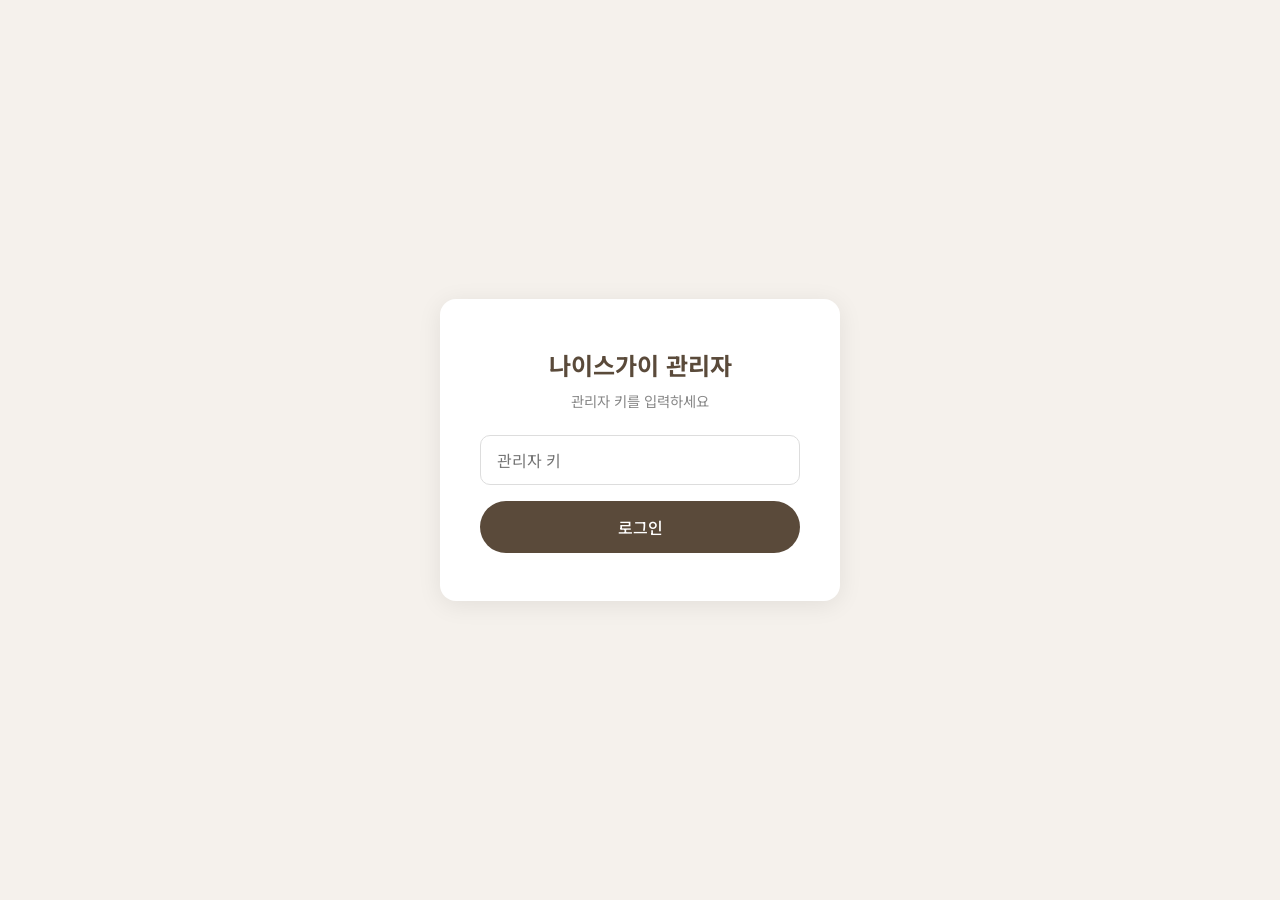
==== admin.html @ 2fcb5592 "feat: SME web service template for small business websites - Responsive single-page website (home, s" ====
<!DOCTYPE html>
<html lang="ko">
<head>
  <meta charset="UTF-8">
  <meta name="viewport" content="width=device-width, initial-scale=1.0">
  <title>나이스가이 관리자</title>
  <link rel="preconnect" href="https://fonts.googleapis.com">
  <link rel="preconnect" href="https://fonts.gstatic.com" crossorigin>
  <link href="https://fonts.googleapis.com/css2?family=Noto+Sans+KR:wght@300;400;500;700&display=swap" rel="stylesheet">
  <style>
    *, *::before, *::after { margin: 0; padding: 0; box-sizing: border-box; }
    body { font-family: 'Noto Sans KR', sans-serif; background: #f5f1ec; color: #333; min-height: 100vh; }

    /* Login */
    .login-screen { display: flex; align-items: center; justify-content: center; min-height: 100vh; }
    .login-box { background: #fff; padding: 48px 40px; border-radius: 16px; box-shadow: 0 4px 24px rgba(0,0,0,0.08); text-align: center; max-width: 400px; width: 90%; }
    .login-box h1 { font-size: 1.5rem; color: #5a4a3a; margin-bottom: 8px; }
    .login-box p { color: #888; font-size: 0.9rem; margin-bottom: 24px; }
    .login-box input { width: 100%; padding: 12px 16px; border: 1px solid #ddd; border-radius: 10px; font-size: 1rem; font-family: inherit; margin-bottom: 16px; }
    .login-box input:focus { outline: none; border-color: #c9a96e; box-shadow: 0 0 0 3px rgba(201,169,110,0.15); }
    .login-box button { width: 100%; padding: 14px; background: #5a4a3a; color: #fff; border: none; border-radius: 50px; font-size: 1rem; font-family: inherit; cursor: pointer; font-weight: 500; }
    .login-box button:hover { background: #7a6a5a; }
    .login-error { color: #c0392b; font-size: 0.85rem; margin-top: 8px; display: none; }

    /* Dashboard */
    .dashboard { display: none; }
    .header { background: #5a4a3a; color: #fff; padding: 16px 24px; display: flex; align-items: center; justify-content: space-between; }
    .header h1 { font-size: 1.2rem; font-weight: 600; }
    .header-actions { display: flex; gap: 12px; align-items: center; }
    .btn-sm { padding: 8px 16px; border-radius: 8px; border: 1px solid rgba(255,255,255,0.3); background: transparent; color: #fff; font-size: 0.85rem; cursor: pointer; font-family: inherit; }
    .btn-sm:hover { background: rgba(255,255,255,0.1); }

    /* Stats */
    .stats { display: grid; grid-template-columns: repeat(4, 1fr); gap: 16px; padding: 24px; }
    .stat-card { background: #fff; border-radius: 12px; padding: 20px; text-align: center; box-shadow: 0 2px 8px rgba(0,0,0,0.04); }
    .stat-number { font-size: 2rem; font-weight: 700; color: #5a4a3a; }
    .stat-label { font-size: 0.85rem; color: #888; margin-top: 4px; }

    /* Tabs */
    .tabs { display: flex; gap: 0; padding: 0 24px; border-bottom: 1px solid #e0d8cf; }
    .tab { padding: 14px 24px; cursor: pointer; font-size: 0.95rem; font-weight: 500; color: #888; border-bottom: 2px solid transparent; transition: all 0.2s; }
    .tab:hover { color: #5a4a3a; }
    .tab.active { color: #5a4a3a; border-bottom-color: #c9a96e; }

    /* Table */
    .table-container { padding: 24px; }
    .data-table { width: 100%; border-collapse: collapse; background: #fff; border-radius: 12px; overflow: hidden; box-shadow: 0 2px 8px rgba(0,0,0,0.04); }
    .data-table th { background: #faf7f2; padding: 12px 16px; text-align: left; font-size: 0.85rem; font-weight: 600; color: #5a4a3a; white-space: nowrap; }
    .data-table td { padding: 12px 16px; font-size: 0.9rem; border-top: 1px solid #f0ebe4; color: #555; max-width: 300px; overflow: hidden; text-overflow: ellipsis; white-space: nowrap; }
    .data-table tr:hover td { background: #faf7f2; }
    .empty-state { text-align: center; padding: 60px 20px; color: #aaa; font-size: 0.95rem; }

    /* Loading */
    .loading { text-align: center; padding: 60px; color: #888; }
    .spinner { display: inline-block; width: 32px; height: 32px; border: 3px solid #e0d8cf; border-top-color: #c9a96e; border-radius: 50%; animation: spin 0.8s linear infinite; margin-bottom: 12px; }
    @keyframes spin { to { transform: rotate(360deg); } }

    /* Responsive */
    @media (max-width: 768px) {
      .stats { grid-template-columns: repeat(2, 1fr); }
      .table-container { padding: 16px; overflow-x: auto; }
      .data-table { min-width: 600px; }
      .tabs { overflow-x: auto; }
    }
    @media (max-width: 480px) {
      .stats { grid-template-columns: 1fr 1fr; gap: 10px; padding: 16px; }
      .stat-card { padding: 14px; }
      .stat-number { font-size: 1.5rem; }
    }
  </style>
</head>
<body>

  <!-- Login Screen -->
  <div class="login-screen" id="loginScreen">
    <div class="login-box">
      <h1>나이스가이 관리자</h1>
      <p>관리자 키를 입력하세요</p>
      <form id="loginForm">
        <input type="password" id="adminKey" placeholder="관리자 키" required autocomplete="current-password">
        <button type="submit">로그인</button>
      </form>
      <p class="login-error" id="loginError">인증에 실패했습니다. 키를 확인해 주세요.</p>
    </div>
  </div>

  <!-- Dashboard -->
  <div class="dashboard" id="dashboard">
    <div class="header">
      <h1>나이스가이 관리자</h1>
      <div class="header-actions">
        <button class="btn-sm" id="refreshBtn">새로고침</button>
        <button class="btn-sm" id="logoutBtn">로그아웃</button>
      </div>
    </div>

    <div class="stats" id="statsArea">
      <div class="stat-card">
        <div class="stat-number" id="statTotalBookings">-</div>
        <div class="stat-label">전체 예약</div>
      </div>
      <div class="stat-card">
        <div class="stat-number" id="statTodayBookings">-</div>
        <div class="stat-label">오늘 예약</div>
      </div>
      <div class="stat-card">
        <div class="stat-number" id="statTotalContacts">-</div>
        <div class="stat-label">전체 문의</div>
      </div>
      <div class="stat-card">
        <div class="stat-number" id="statTodayContacts">-</div>
        <div class="stat-label">오늘 문의</div>
      </div>
    </div>

    <div class="tabs">
      <div class="tab active" data-tab="bookings">예약 내역</div>
      <div class="tab" data-tab="contacts">문의 내역</div>
    </div>

    <div class="table-container">
      <div id="tableLoading" class="loading">
        <div class="spinner"></div>
        <p>데이터를 불러오는 중...</p>
      </div>
      <div id="tableArea"></div>
    </div>
  </div>

  <script>
    // Config — same web app URL
    const API_URL = 'https://script.google.com/macros/s/AKfycbxNdzWUmq0DHWcVmSPI8eumYXMUvtWzSLctFW627XNEFrNB_2GaRB1lvB1PfSgo6a4wCA/exec';

    let adminKey = '';
    let cachedData = { contacts: [], bookings: [] };
    let activeTab = 'bookings';

    // ===== Login =====
    document.getElementById('loginForm').addEventListener('submit', async (e) => {
      e.preventDefault();
      adminKey = document.getElementById('adminKey').value.trim();
      if (!adminKey) return;

      try {
        const success = await fetchData();
        if (success) {
          sessionStorage.setItem('adminKey', adminKey);
          document.getElementById('loginScreen').style.display = 'none';
          document.getElementById('dashboard').style.display = 'block';
          renderDashboard();
        } else {
          document.getElementById('loginError').style.display = 'block';
        }
      } catch {
        document.getElementById('loginError').style.display = 'block';
      }
    });

    // Auto-login from session
    const savedKey = sessionStorage.getItem('adminKey');
    if (savedKey) {
      adminKey = savedKey;
      fetchData().then(success => {
        if (success) {
          document.getElementById('loginScreen').style.display = 'none';
          document.getElementById('dashboard').style.display = 'block';
          renderDashboard();
        }
      });
    }

    // ===== Fetch Data =====
    async function fetchData() {
      const url = API_URL + '?action=getData&sheet=all&key=' + encodeURIComponent(adminKey);
      try {
        const response = await fetch(url);
        const result = await response.json();
        if (result.status === 'ok') {
          cachedData.contacts = result.contacts || [];
          cachedData.bookings = result.bookings || [];
          return true;
        }
        return false;
      } catch {
        return false;
      }
    }

    // ===== Render =====
    function renderDashboard() {
      updateStats();
      renderTable();
    }

    function updateStats() {
      const now = new Date();
      const todayStr = now.getFullYear() + '-' + String(now.getMonth() + 1).padStart(2, '0') + '-' + String(now.getDate()).padStart(2, '0');
      const todayKR = now.toLocaleDateString('ko-KR');

      document.getElementById('statTotalBookings').textContent = cachedData.bookings.length;
      document.getElementById('statTotalContacts').textContent = cachedData.contacts.length;

      const todayBookings = cachedData.bookings.filter(b => {
        const d = String(b['예약날짜'] || b['예약일시'] || '');
        return d.includes(todayStr) || d.includes(todayKR);
      });
      document.getElementById('statTodayBookings').textContent = todayBookings.length;

      const todayContacts = cachedData.contacts.filter(c => {
        const d = String(c['접수일시'] || '');
        return d.includes(todayStr) || d.includes(todayKR);
      });
      document.getElementById('statTodayContacts').textContent = todayContacts.length;

      document.getElementById('tableLoading').style.display = 'none';
    }

    function renderTable() {
      const area = document.getElementById('tableArea');

      if (activeTab === 'bookings') {
        if (cachedData.bookings.length === 0) {
          area.innerHTML = '<div class="empty-state">예약 내역이 없습니다.</div>';
          return;
        }
        area.innerHTML = buildTable(cachedData.bookings, [
          { key: '예약날짜', label: '예약일' },
          { key: '예약시간', label: '시간' },
          { key: '서비스', label: '서비스' },
          { key: '가격', label: '가격' },
          { key: '좌석', label: '좌석' },
          { key: '고객명', label: '고객명' },
          { key: '연락처', label: '연락처' },
          { key: '이메일', label: '이메일' },
          { key: '요청사항', label: '요청사항' },
          { key: '상태', label: '상태' },
          { key: '예약일시', label: '접수일시' }
        ]);
      } else {
        if (cachedData.contacts.length === 0) {
          area.innerHTML = '<div class="empty-state">문의 내역이 없습니다.</div>';
          return;
        }
        area.innerHTML = buildTable(cachedData.contacts, [
          { key: '접수일시', label: '접수일시' },
          { key: '이름', label: '이름' },
          { key: '연락처', label: '연락처' },
          { key: '이메일', label: '이메일' },
          { key: '문의내용', label: '문의 내용' }
        ]);
      }
    }

    function buildTable(data, columns) {
      let html = '<table class="data-table"><thead><tr>';
      html += '<th>#</th>';
      columns.forEach(col => { html += '<th>' + esc(col.label) + '</th>'; });
      html += '</tr></thead><tbody>';

      data.forEach((row, i) => {
        html += '<tr>';
        html += '<td>' + (i + 1) + '</td>';
        columns.forEach(col => {
          const raw = row[col.key] || '-';
          const display = formatValue(raw, col.key);
          html += '<td title="' + esc(display) + '">' + esc(display) + '</td>';
        });
        html += '</tr>';
      });

      html += '</tbody></table>';
      return html;
    }

    // ===== Date/Time Formatting =====
    function formatValue(val, key) {
      if (!val || val === '-') return '-';
      const s = String(val);

      // ISO date with T → 날짜 포맷
      if (s.match(/^\d{4}-\d{2}-\d{2}T/)) {
        const d = new Date(s);
        if (isNaN(d.getTime())) return s;

        // 1899년 = Sheets의 시간 전용 값
        if (d.getFullYear() < 1900) {
          return d.toLocaleTimeString('ko-KR', { hour: '2-digit', minute: '2-digit', hour12: false, timeZone: 'UTC' });
        }

        // 날짜+시간 포함 여부
        const hasTime = d.getUTCHours() !== 0 || d.getUTCMinutes() !== 0;
        if (key === '예약날짜' || !hasTime) {
          return d.toLocaleDateString('ko-KR', { year: 'numeric', month: 'long', day: 'numeric', weekday: 'short', timeZone: 'Asia/Seoul' });
        }
        return d.toLocaleString('ko-KR', { year: 'numeric', month: 'long', day: 'numeric', hour: '2-digit', minute: '2-digit', hour12: false, timeZone: 'Asia/Seoul' });
      }

      return s;
    }

    function esc(text) {
      const div = document.createElement('div');
      div.textContent = text;
      return div.innerHTML;
    }

    // ===== Tab Switching =====
    document.querySelectorAll('.tab').forEach(tab => {
      tab.addEventListener('click', () => {
        document.querySelectorAll('.tab').forEach(t => t.classList.remove('active'));
        tab.classList.add('active');
        activeTab = tab.dataset.tab;
        renderTable();
      });
    });

    // ===== Refresh =====
    document.getElementById('refreshBtn').addEventListener('click', async () => {
      document.getElementById('tableLoading').style.display = 'block';
      document.getElementById('tableArea').innerHTML = '';
      await fetchData();
      renderDashboard();
    });

    // ===== Logout =====
    document.getElementById('logoutBtn').addEventListener('click', () => {
      sessionStorage.removeItem('adminKey');
      adminKey = '';
      document.getElementById('dashboard').style.display = 'none';
      document.getElementById('loginScreen').style.display = 'flex';
      document.getElementById('adminKey').value = '';
      document.getElementById('loginError').style.display = 'none';
    });
  </script>
</body>
</html>
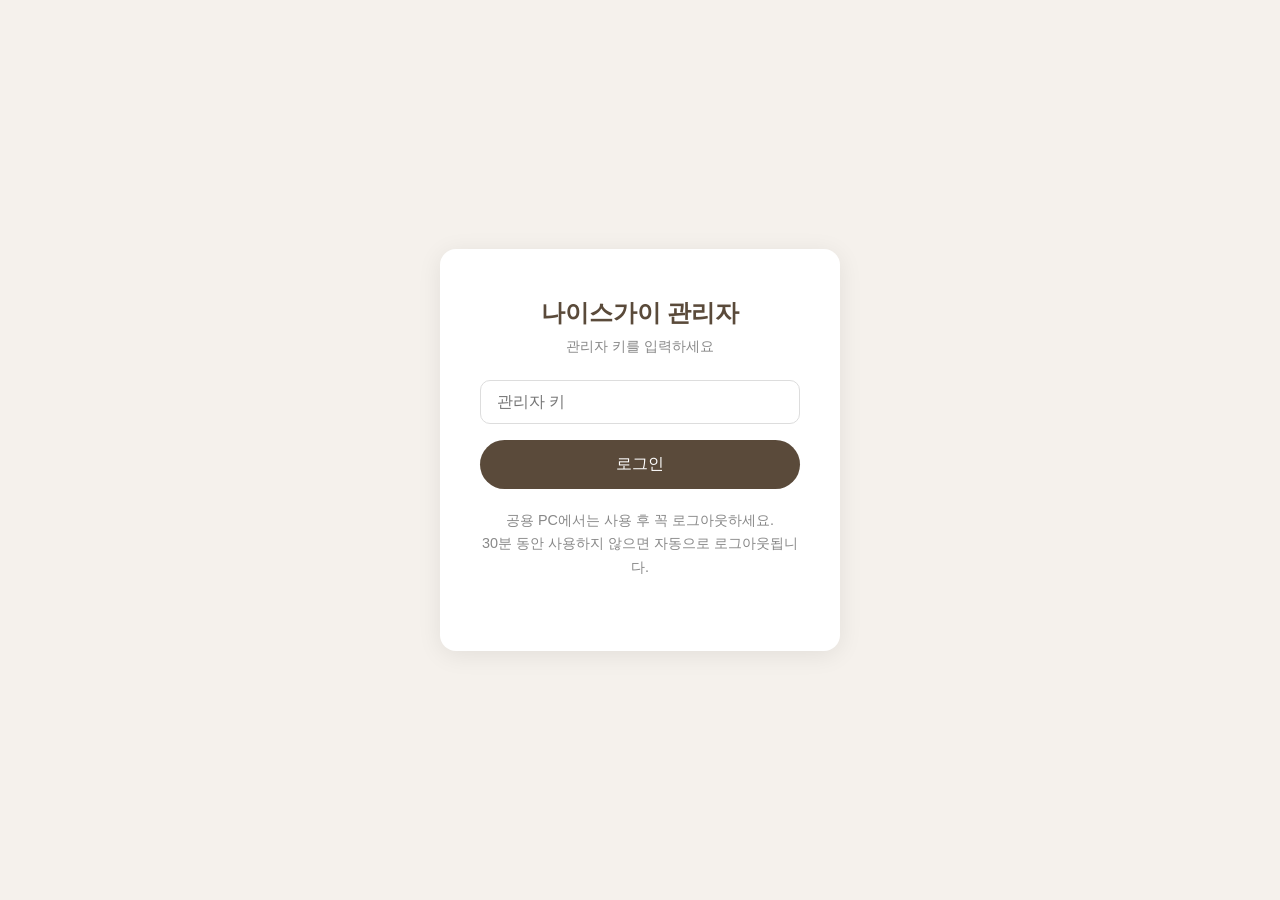
==== commit 53b56690: "feat: 보안·예약 관리 기능 고도화, 에이전트 가이드(SKILL.md/AGENTS.md) 및 GM-Social v2.0 적용 - LICENSE: 범용 GM-Social 라이선스" ====
--- a/admin.html
+++ b/admin.html
@@ -3,6 +3,9 @@
 <head>
   <meta charset="UTF-8">
   <meta name="viewport" content="width=device-width, initial-scale=1.0">
+  <meta name="robots" content="noindex, nofollow">
+  <meta name="referrer" content="no-referrer">
+  <meta http-equiv="Content-Security-Policy" content="default-src 'self'; script-src 'self' 'unsafe-inline'; style-src 'self' 'unsafe-inline' https://fonts.googleapis.com; font-src https://fonts.gstatic.com; img-src 'self' data:; connect-src 'self' https://script.google.com https://script.googleusercontent.com; object-src 'none'; base-uri 'self'; form-action 'self'">
   <title>나이스가이 관리자</title>
   <link rel="preconnect" href="https://fonts.googleapis.com">
   <link rel="preconnect" href="https://fonts.gstatic.com" crossorigin>
@@ -21,6 +24,7 @@
     .login-box button { width: 100%; padding: 14px; background: #5a4a3a; color: #fff; border: none; border-radius: 50px; font-size: 1rem; font-family: inherit; cursor: pointer; font-weight: 500; }
     .login-box button:hover { background: #7a6a5a; }
     .login-error { color: #c0392b; font-size: 0.85rem; margin-top: 8px; display: none; }
+    .login-note { color: #aaa; font-size: 0.78rem; margin-top: 20px; margin-bottom: 0; line-height: 1.6; }
 
     /* Dashboard */
     .dashboard { display: none; }
@@ -48,6 +52,14 @@
     .data-table th { background: #faf7f2; padding: 12px 16px; text-align: left; font-size: 0.85rem; font-weight: 600; color: #5a4a3a; white-space: nowrap; }
     .data-table td { padding: 12px 16px; font-size: 0.9rem; border-top: 1px solid #f0ebe4; color: #555; max-width: 300px; overflow: hidden; text-overflow: ellipsis; white-space: nowrap; }
     .data-table tr:hover td { background: #faf7f2; }
+    .status-badge { display: inline-block; padding: 3px 10px; border-radius: 12px; font-size: 0.78rem; font-weight: 600; }
+    .status-confirmed { background: #e8f5e9; color: #2e7d32; }
+    .status-cancelled { background: #fce4ec; color: #c62828; }
+    .status-completed { background: #eceff1; color: #546e7a; }
+    .btn-action { padding: 4px 10px; border-radius: 6px; border: 1px solid #d5cabd; background: #fff; color: #5a4a3a; font-size: 0.78rem; cursor: pointer; font-family: inherit; margin-right: 4px; }
+    .btn-action:hover { background: #f5f1ec; }
+    .btn-action.danger { border-color: #e6b0aa; color: #c0392b; }
+    .btn-action.danger:hover { background: #fdedec; }
     .empty-state { text-align: center; padding: 60px 20px; color: #aaa; font-size: 0.95rem; }
 
     /* Loading */
@@ -81,6 +93,7 @@
         <button type="submit">로그인</button>
       </form>
       <p class="login-error" id="loginError">인증에 실패했습니다. 키를 확인해 주세요.</p>
+      <p class="login-note">공용 PC에서는 사용 후 꼭 로그아웃하세요.<br>30분 동안 사용하지 않으면 자동으로 로그아웃됩니다.</p>
     </div>
   </div>
 
@@ -89,6 +102,7 @@
     <div class="header">
       <h1>나이스가이 관리자</h1>
       <div class="header-actions">
+        <button class="btn-sm" id="maskBtn" aria-pressed="true">개인정보 보기</button>
         <button class="btn-sm" id="refreshBtn">새로고침</button>
         <button class="btn-sm" id="logoutBtn">로그아웃</button>
       </div>
@@ -128,12 +142,30 @@
   </div>
 
   <script>
-    // Config — same web app URL
-    const API_URL = 'https://script.google.com/macros/s/AKfycbxNdzWUmq0DHWcVmSPI8eumYXMUvtWzSLctFW627XNEFrNB_2GaRB1lvB1PfSgo6a4wCA/exec';
-
+    // Config — data/config.json의 api.googleAppsScriptUrl을 사용
+    const FALLBACK_API_URL = '';
+    const IDLE_LOGOUT_MS = 30 * 60 * 1000;
+
+    let apiUrl = FALLBACK_API_URL;
     let adminKey = '';
     let cachedData = { contacts: [], bookings: [] };
     let activeTab = 'bookings';
+    let masked = true;
+    let idleTimer = null;
+
+    const configReady = fetch('data/config.json')
+      .then(r => r.json())
+      .then(cfg => {
+        const api = cfg.api || {};
+        if (api.googleAppsScriptUrl) apiUrl = api.googleAppsScriptUrl;
+        const biz = cfg.business || {};
+        if (biz.shortName || biz.name) {
+          const title = (biz.shortName || biz.name) + ' 관리자';
+          document.title = title;
+          document.querySelectorAll('.login-box h1, .header h1').forEach(el => { el.textContent = title; });
+        }
+      })
+      .catch(() => {});
 
     // ===== Login =====
     document.getElementById('loginForm').addEventListener('submit', async (e) => {
@@ -141,48 +173,58 @@
       adminKey = document.getElementById('adminKey').value.trim();
       if (!adminKey) return;
 
-      try {
-        const success = await fetchData();
-        if (success) {
-          sessionStorage.setItem('adminKey', adminKey);
-          document.getElementById('loginScreen').style.display = 'none';
-          document.getElementById('dashboard').style.display = 'block';
-          renderDashboard();
-        } else {
-          document.getElementById('loginError').style.display = 'block';
-        }
-      } catch {
-        document.getElementById('loginError').style.display = 'block';
+      const errorEl = document.getElementById('loginError');
+      const result = await fetchData();
+      if (result.ok) {
+        sessionStorage.setItem('adminKey', adminKey);
+        showDashboard();
+      } else {
+        adminKey = '';
+        errorEl.textContent = result.message || '인증에 실패했습니다. 키를 확인해 주세요.';
+        errorEl.style.display = 'block';
       }
     });
+
+    function showDashboard() {
+      document.getElementById('loginScreen').style.display = 'none';
+      document.getElementById('dashboard').style.display = 'block';
+      renderDashboard();
+      resetIdleTimer();
+    }
 
     // Auto-login from session
     const savedKey = sessionStorage.getItem('adminKey');
     if (savedKey) {
       adminKey = savedKey;
-      fetchData().then(success => {
-        if (success) {
-          document.getElementById('loginScreen').style.display = 'none';
-          document.getElementById('dashboard').style.display = 'block';
-          renderDashboard();
-        }
+      fetchData().then(result => {
+        if (result.ok) showDashboard();
+        else sessionStorage.removeItem('adminKey');
       });
     }
 
     // ===== Fetch Data =====
+    // 관리자 키는 주소(URL)가 아니라 요청 본문으로 보냅니다 — 브라우저 기록·서버 로그에 남지 않음
     async function fetchData() {
-      const url = API_URL + '?action=getData&sheet=all&key=' + encodeURIComponent(adminKey);
+      await configReady;
+      if (!apiUrl) {
+        return { ok: false, message: 'data/config.json에 googleAppsScriptUrl이 설정되지 않았습니다.' };
+      }
       try {
-        const response = await fetch(url);
+        const response = await fetch(apiUrl, {
+          method: 'POST',
+          redirect: 'follow',
+          headers: { 'Content-Type': 'text/plain;charset=utf-8' },
+          body: JSON.stringify({ action: 'getData', sheet: 'all', adminKey: adminKey })
+        });
         const result = await response.json();
         if (result.status === 'ok') {
           cachedData.contacts = result.contacts || [];
           cachedData.bookings = result.bookings || [];
-          return true;
-        }
-        return false;
+          return { ok: true };
+        }
+        return { ok: false, message: result.message };
       } catch {
-        return false;
+        return { ok: false, message: '서버에 연결할 수 없습니다.' };
       }
     }
 
@@ -224,6 +266,7 @@
           return;
         }
         area.innerHTML = buildTable(cachedData.bookings, [
+          { key: '예약번호', label: '예약번호' },
           { key: '예약날짜', label: '예약일' },
           { key: '예약시간', label: '시간' },
           { key: '서비스', label: '서비스' },
@@ -234,8 +277,10 @@
           { key: '이메일', label: '이메일' },
           { key: '요청사항', label: '요청사항' },
           { key: '상태', label: '상태' },
-          { key: '예약일시', label: '접수일시' }
+          { key: '접수일시', label: '접수일시' },
+          { key: '_actions', label: '관리' }
         ]);
+        bindBookingActions(area);
       } else {
         if (cachedData.contacts.length === 0) {
           area.innerHTML = '<div class="empty-state">문의 내역이 없습니다.</div>';
@@ -261,8 +306,16 @@
         html += '<tr>';
         html += '<td>' + (i + 1) + '</td>';
         columns.forEach(col => {
-          const raw = row[col.key] || '-';
-          const display = formatValue(raw, col.key);
+          if (col.key === '_actions') {
+            html += '<td>' + renderBookingActionButtons(row) + '</td>';
+            return;
+          }
+          const raw = row[col.key] || (col.key === '접수일시' ? row['예약일시'] : '') || '-';
+          if (col.key === '상태') {
+            html += '<td>' + renderStatusBadge(String(raw)) + '</td>';
+            return;
+          }
+          const display = maskValue(formatValue(raw, col.key), col.key);
           html += '<td title="' + esc(display) + '">' + esc(display) + '</td>';
         });
         html += '</tr>';
@@ -270,6 +323,66 @@
 
       html += '</tbody></table>';
       return html;
+    }
+
+    function renderStatusBadge(status) {
+      const cls = status === '취소' ? 'status-cancelled' : (status === '완료' ? 'status-completed' : 'status-confirmed');
+      return '<span class="status-badge ' + cls + '">' + esc(status) + '</span>';
+    }
+
+    function renderBookingActionButtons(row) {
+      const currentStatus = String(row['상태'] || '확정');
+      const bookingId = esc(String(row['예약번호'] || ''));
+      const rowNum = Number(row._rowNumber || 0);
+      let btns = '';
+      if (currentStatus !== '완료') {
+        btns += '<button type="button" class="btn-action" data-booking-id="' + bookingId + '" data-row="' + rowNum + '" data-status="완료">완료</button>';
+      }
+      if (currentStatus !== '취소') {
+        btns += '<button type="button" class="btn-action danger" data-booking-id="' + bookingId + '" data-row="' + rowNum + '" data-status="취소">취소</button>';
+      } else {
+        btns += '<button type="button" class="btn-action" data-booking-id="' + bookingId + '" data-row="' + rowNum + '" data-status="확정">복구</button>';
+      }
+      return btns || '-';
+    }
+
+    function bindBookingActions(container) {
+      container.querySelectorAll('.btn-action').forEach(btn => {
+        btn.addEventListener('click', async () => {
+          const newStatus = btn.dataset.status;
+          const bookingId = btn.dataset.bookingId;
+          const rowNumber = Number(btn.dataset.row);
+          if (newStatus === '취소' && !confirm('이 예약을 취소하시겠습니까? (연동된 구글 캘린더 일정도 함께 삭제됩니다)')) {
+            return;
+          }
+          btn.disabled = true;
+          try {
+            const response = await fetch(apiUrl, {
+              method: 'POST',
+              redirect: 'follow',
+              headers: { 'Content-Type': 'text/plain;charset=utf-8' },
+              body: JSON.stringify({
+                action: 'updateBookingStatus',
+                adminKey: adminKey,
+                bookingId: bookingId,
+                rowNumber: rowNumber,
+                status: newStatus
+              })
+            });
+            const result = await response.json();
+            if (result.status === 'ok') {
+              await fetchData();
+              renderDashboard();
+            } else {
+              alert(result.message || '상태 변경에 실패했습니다.');
+              btn.disabled = false;
+            }
+          } catch {
+            alert('서버 통신 중 오류가 발생했습니다.');
+            btn.disabled = false;
+          }
+        });
+      });
     }
 
     // ===== Date/Time Formatting =====
@@ -296,6 +409,15 @@
       }
 
       return s;
+    }
+
+    // ===== 개인정보 가리기 (매장 화면을 손님이 볼 수 있을 때) =====
+    function maskValue(val, key) {
+      if (!masked || val === '-') return val;
+      if (key === '연락처') return val.replace(/(\d{2,3})[-\s]?(\d{3,4})[-\s]?(\d{4})/, (m, a, b, c) => a + '-****-' + c);
+      if (key === '이메일') return val.replace(/^(.).*?@/, '$1***@');
+      if (key === '고객명' || key === '이름') return val.length <= 1 ? val : val[0] + '*'.repeat(val.length - 1);
+      return val;
     }
 
     function esc(text) {
@@ -322,15 +444,36 @@
       renderDashboard();
     });
 
+    // ===== Mask Toggle =====
+    document.getElementById('maskBtn').addEventListener('click', (e) => {
+      masked = !masked;
+      e.target.textContent = masked ? '개인정보 보기' : '개인정보 가리기';
+      e.target.setAttribute('aria-pressed', String(masked));
+      renderTable();
+    });
+
     // ===== Logout =====
-    document.getElementById('logoutBtn').addEventListener('click', () => {
+    function logout() {
       sessionStorage.removeItem('adminKey');
       adminKey = '';
+      cachedData = { contacts: [], bookings: [] };
+      clearTimeout(idleTimer);
+      document.getElementById('tableArea').innerHTML = '';
       document.getElementById('dashboard').style.display = 'none';
       document.getElementById('loginScreen').style.display = 'flex';
       document.getElementById('adminKey').value = '';
       document.getElementById('loginError').style.display = 'none';
-    });
+    }
+
+    document.getElementById('logoutBtn').addEventListener('click', logout);
+
+    // ===== Idle Auto-Logout =====
+    function resetIdleTimer() {
+      if (!adminKey) return;
+      clearTimeout(idleTimer);
+      idleTimer = setTimeout(logout, IDLE_LOGOUT_MS);
+    }
+    ['click', 'keydown', 'scroll', 'touchstart'].forEach(evt => document.addEventListener(evt, resetIdleTimer, { passive: true }));
   </script>
 </body>
 </html>
